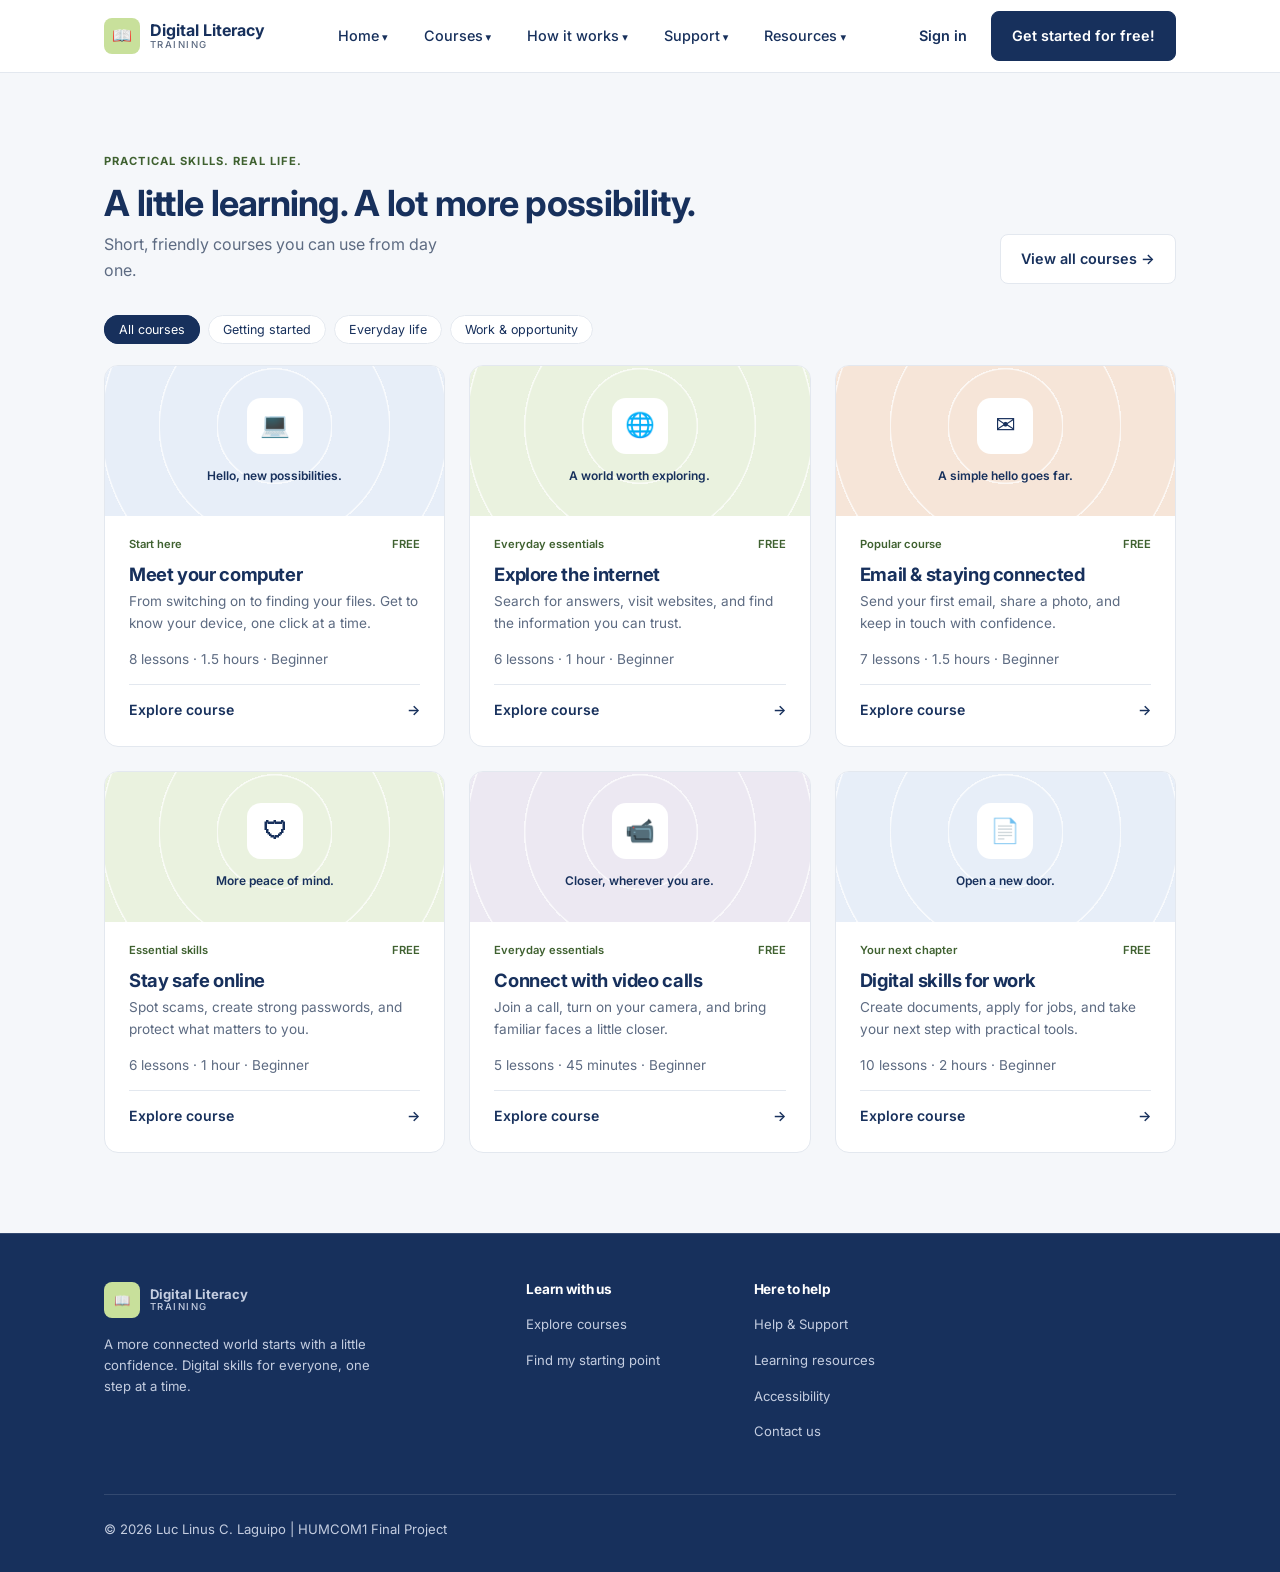
==== courses.html @ 5be53b56 "Separated collective index to separate files." ====
<!DOCTYPE html>
<html lang="en">
  <head>
    <meta charset="UTF-8">
    <meta name="viewport" content="width=device-width, initial-scale=1">
    <title>Courses | Digital Literacy Training</title>
    <link rel="preconnect" href="https://fonts.googleapis.com">
    <link rel="stylesheet" href="https://fonts.googleapis.com/css2?family=Inter:wght@400;500;600;700&amp;display=swap">
    <link rel="stylesheet" href="styles.css">
  </head>

  <body>
    <!-- Skip link for keyboard and screen-reader users -->
    <a class="skip" href="#main">Skip to main content</a>

    <!-- Header: logo, hover dropdown navigation, account links -->
    <header>
      <div class="wrap bar">
        <a class="brand" href="index.html">
          <span class="logo" aria-hidden="true">&#128214;</span>
          <span>Digital Literacy<small>TRAINING</small></span>
        </a>
        <nav aria-label="Main">
          <ul class="menu">
            <li>
              <a href="index.html" class = "Nav">Home</a>
              <ul class="sub">
                <li><a href="index.html" class="Nav">Back to Home Page</a></li>
              </ul>
            </li>
            <li>
              <a href="courses.html" class="Nav">Courses</a>
              <ul class="sub">
                <li><a href="index.html">Getting started</a></li>
                <li><a href="courses.html">Everyday life</a></li>
                <li><a href="courses.html">Work &amp; opportunity</a></li>
              </ul>
            </li>
            <li>
              <a href="start.html" class="Nav">How it works</a>
              <ul class="sub">
                <li><a href="start.html">Find your starting point</a></li>
                <li><a href="courses.html">Try a free lesson</a></li>
                <li><a href="faq.html">Celebrate your progress</a></li>
              </ul>
            </li>
            <li>
              <a href="support.html" class="Nav">Support</a>
              <ul class="sub">
                <li><a href="support.html">Help &amp; Support</a></li>
              </ul>
            </li>
            <li>
              <a href="faq.html" class="Nav">Resources</a>
              <ul class="sub">
                <li><a href="faq.html">FAQ</a></li>
                <li><a href="support.html">Accessibility</a></li>
              </ul>
            </li>
          </ul>
        </nav>
        <div class="acct">
          <a href="index.html">Sign in</a>
          <a class="btn" href="start.html">Get started for free!</a>
        </div>
      </div>
    </header>


    <!-- Main page content -->
    <main id="main">

      <!-- Course cards -->
      <section class="courses" id="courses" aria-labelledby="courses-title">
        <div class="wrap">
          <div class="head">
            <div>
              <p class="eyebrow">Practical skills. Real life.</p>
              <h2 id="courses-title">A little learning. A lot more possibility.</h2>
              <p>Short, friendly courses you can use from day one.</p>
            </div>
            <a class="btn ghost" href="courses.html">View all courses &rarr;</a>
          </div>
          <ul class="pills" aria-label="Course categories">
            <li><a class="on" href="courses.html" aria-current="true">All courses</a></li>
            <li><a href="courses.html">Getting started</a></li>
            <li><a href="courses.html">Everyday life</a></li>
            <li><a href="courses.html">Work &amp; opportunity</a></li>
          </ul>
          <div class="cards">
            <article class="card course">
              <div class="thumb c-blue">
                <span class="tile" aria-hidden="true">&#128187;</span>Hello, new possibilities.
              </div>
              <div class="body">
                <div class="meta">
                  <span>Start here</span>
                  <span>FREE</span>
                </div>
                <h3>Meet your computer</h3>
                <p>From switching on to finding your files. Get to know your device, one click at a time.</p>
                <p class="facts">8 lessons &middot; 1.5 hours &middot; Beginner</p>
                <a class="more" href="courses.html">
                  Explore course <span aria-hidden="true">&rarr;</span>
                </a>
              </div>
            </article>
            <article class="card course">
              <div class="thumb c-sage">
                <span class="tile" aria-hidden="true">&#127760;</span>A world worth exploring.
              </div>
              <div class="body">
                <div class="meta">
                  <span>Everyday essentials</span>
                  <span>FREE</span>
                </div>
                <h3>Explore the internet</h3>
                <p>Search for answers, visit websites, and find the information you can trust.</p>
                <p class="facts">6 lessons &middot; 1 hour &middot; Beginner</p>
                <a class="more" href="courses.html">
                  Explore course <span aria-hidden="true">&rarr;</span>
                </a>
              </div>
            </article>
            <article class="card course">
              <div class="thumb c-peach">
                <span class="tile" aria-hidden="true">&#9993;</span>A simple hello goes far.
              </div>
              <div class="body">
                <div class="meta">
                  <span>Popular course</span>
                  <span>FREE</span>
                </div>
                <h3>Email &amp; staying connected</h3>
                <p>Send your first email, share a photo, and keep in touch with confidence.</p>
                <p class="facts">7 lessons &middot; 1.5 hours &middot; Beginner</p>
                <a class="more" href="courses.html">
                  Explore course <span aria-hidden="true">&rarr;</span>
                </a>
              </div>
            </article>
            <article class="card course">
              <div class="thumb c-sage">
                <span class="tile" aria-hidden="true">&#128737;</span>More peace of mind.
              </div>
              <div class="body">
                <div class="meta">
                  <span>Essential skills</span>
                  <span>FREE</span>
                </div>
                <h3>Stay safe online</h3>
                <p>Spot scams, create strong passwords, and protect what matters to you.</p>
                <p class="facts">6 lessons &middot; 1 hour &middot; Beginner</p>
                <a class="more" href="courses.html">
                  Explore course <span aria-hidden="true">&rarr;</span>
                </a>
              </div>
            </article>
            <article class="card course">
              <div class="thumb c-lav">
                <span class="tile" aria-hidden="true">&#128249;</span>Closer, wherever you are.
              </div>
              <div class="body">
                <div class="meta">
                  <span>Everyday essentials</span>
                  <span>FREE</span>
                </div>
                <h3>Connect with video calls</h3>
                <p>Join a call, turn on your camera, and bring familiar faces a little closer.</p>
                <p class="facts">5 lessons &middot; 45 minutes &middot; Beginner</p>
                <a class="more" href="courses.html">
                  Explore course <span aria-hidden="true">&rarr;</span>
                </a>
              </div>
            </article>
            <article class="card course">
              <div class="thumb c-blue">
                <span class="tile" aria-hidden="true">&#128196;</span>Open a new door.
              </div>
              <div class="body">
                <div class="meta">
                  <span>Your next chapter</span>
                  <span>FREE</span>
                </div>
                <h3>Digital skills for work</h3>
                <p>Create documents, apply for jobs, and take your next step with practical tools.</p>
                <p class="facts">10 lessons &middot; 2 hours &middot; Beginner</p>
                <a class="more" href="courses.html">
                  Explore course <span aria-hidden="true">&rarr;</span>
                </a>
              </div>
            </article>
          </div>
        </div>
      </section>

    </main>

    <!-- Footer -->
    <footer>
      <div class="wrap">
        <div class="cols">
          <div class="brand-col">
            <a class="brand" href="index.html">
              <span class="logo" aria-hidden="true">&#128214;</span>
              <span>Digital Literacy<small style="color:#c4cde0">TRAINING</small></span>
            </a>
            <p style="margin:16px 0;max-width:17rem">
              A more connected world starts with a little confidence. Digital skills for everyone,
              one step at a time.
            </p>
          </div>
          <nav aria-label="Learn with us">
            <h3>Learn with us</h3>
            <ul>
              <li><a href="courses.html">Explore courses</a></li>
              <li><a href="start.html">Find my starting point</a></li>
            </ul>
          </nav>
          <nav aria-label="Here to help">
            <h3>Here to help</h3>
            <ul>
              <li><a href="support.html">Help &amp; Support</a></li>
              <li><a href="faq.html">Learning resources</a></li>
              <li><a href="support.html">Accessibility</a></li>
              <li><a href="support.html">Contact us</a></li>
            </ul>
          </nav>
        </div>
        <div class="legal">
          <p>&copy; 2026 Luc Linus C. Laguipo | HUMCOM1 Final Project</p>
        </div>
      </div>
    </footer>
  </body>
</html>
---- styles.css ----
/* ==========================================================
   Color variables
   ========================================================== */
:root {
  --navy: #17305c;
  --lime: #c8e09b;
  --cream: #f6f4ec;
  --mist: #f5f7fa;
  --green: #3f6130;
  --muted: #5d6b82;
  --line: #e3e8ef;
  --blue: #e7eef8;
  --sage: #eaf2df;
  --peach: #f6e5d8;
  --lav: #ece8f2;
}

/* ==========================================================
   Base styles
   ========================================================== */
* {
  box-sizing: border-box;
  margin: 0;
}

body {
  font-family: Inter, system-ui, -apple-system, "Segoe UI", Roboto, sans-serif;
  color: var(--navy);
  line-height: 1.6;
  background: #fff;
}

a {
  color: inherit;
  text-decoration: none;
}

ul {
  list-style: none;
  padding: 0;
}

:focus-visible {
  outline: 3px solid #2f6fed;
  outline-offset: 2px;
}

.skip {
  position: absolute;
  left: -999px;
}

.skip:focus {
  left: 8px;
  top: 8px;
  background: #fff;
  padding: 8px 12px;
  z-index: 20;
}

.wrap {
  max-width: 1120px;
  margin: 0 auto;
  padding: 0 24px;
}

section {
  padding: 80px 0;
}

h1,
h2,
h3 {
  line-height: 1.15;
  letter-spacing: -.02em;
}

h2 {
  font-size: 2.25rem;
}

p {
  color: var(--muted);
}

/* ==========================================================
   Shared components: labels, buttons, links
   ========================================================== */
.eyebrow {
  font-size: .7rem;
  font-weight: 700;
  letter-spacing: .1em;
  text-transform: uppercase;
  color: var(--green);
  margin-bottom: 12px;
}

.btn {
  display: inline-flex;
  align-items: center;
  gap: 8px;
  padding: 12px 20px;
  border-radius: 8px;
  font-weight: 600;
  font-size: .9rem;
  border: 1px solid var(--navy);
  background: var(--navy);
  color: #fff;
}

.btn.lime {
  background: var(--lime);
  border-color: var(--lime);
  color: var(--navy);
}

.btn.ghost {
  background: #fff;
  color: var(--navy);
  border-color: var(--line);
}

/* ==========================================================
   Header + hover dropdown
   ========================================================== */
header {
  background: #fff;
  border-bottom: 1px solid var(--line);
}

.bar {
  display: flex;
  align-items: center;
  justify-content: space-between;
  height: 72px;
}

.brand {
  display: flex;
  align-items: center;
  gap: 10px;
  font-weight: 700;
  line-height: 1.1;
}

.brand small {
  display: block;
  font-size: .6rem;
  letter-spacing: .15em;
  color: var(--muted);
  font-weight: 500;
}

.logo {
  width: 36px;
  height: 36px;
  border-radius: 8px;
  background: var(--lime);
  display: grid;
  place-items: center;
}

.menu {
  display: flex;
  gap: 8px;
}

.Nav:hover {
  background-color: #c8e09b;
}

.menu > li {
  position: relative;
}

.menu > li > a {
  display: block;
  padding: 24px 14px;
  font-size: .9rem;
  font-weight: 500;
}

.menu > li > a::after {
  content: " \25BE";
  font-size: .7rem;
}

.sub {
  position: absolute;
  top: 100%;
  left: 0;
  min-width: 230px;
  background: #fff;
  border: 1px solid var(--line);
  border-radius: 12px;
  padding: 8px;
  box-shadow: 0 12px 32px rgba(23, 48, 92, .14);
  opacity: 0;
  visibility: hidden;
  transform: translateY(6px);
  transition: opacity .15s, transform .15s, visibility .15s;
  z-index: 10;
}

.menu > li:hover .sub,
.menu > li:focus-within .sub {
  opacity: 1;
  visibility: visible;
  transform: none;
}

.sub a {
  display: block;
  padding: 10px 12px;
  border-radius: 8px;
  font-size: .88rem;
}

.sub a:hover,
.sub a:focus {
  background: var(--sage);
}

.acct {
  display: flex;
  align-items: center;
  gap: 24px;
  font-size: .9rem;
  font-weight: 600;
}

/* ==========================================================
   Hero
   ========================================================== */
.hero {
  background: var(--navy);
  color: #fff;
  padding: 64px 0 72px;
}

.hero .wrap {
  display: grid;
  grid-template-columns: 1fr 1fr;
  gap: 56px;
  align-items: center;
}

.hero h1 {
  font-size: 3.6rem;
  margin-bottom: 24px;
}

.hero h1 span {
  color: var(--lime);
}

.hero p {
  color: #c4cde0;
  font-size: 1.05rem;
  max-width: 30rem;
  margin-bottom: 28px;
}

.hero .eyebrow {
  color: var(--lime);
}

.actions {
  display: flex;
  gap: 24px;
  align-items: center;
  margin-bottom: 24px;
}

.hero small {
  color: #c4cde0;
  font-size: .8rem;
}

.photo {
  position: relative;
  border-radius: 20px;
  background: linear-gradient(135deg, #d9c8a2, #8fa083 60%, #5f7a66);
  overflow: hidden;
}

.hero .photo {
  aspect-ratio: 1.1;
}

.badge {
  position: absolute;
  background: #fff;
  color: var(--navy);
  border-radius: 12px;
  padding: 10px 16px;
  font-size: .8rem;
  font-weight: 600;
}

.badge small {
  display: block;
  color: var(--muted);
  font-weight: 400;
}

/* ==========================================================
   Cards
   ========================================================== */
.head {
  display: flex;
  justify-content: space-between;
  align-items: end;
  gap: 32px;
  margin-bottom: 32px;
}

.head p {
  max-width: 22rem;
}

.cards {
  display: grid;
  grid-template-columns: repeat(3, 1fr);
  gap: 24px;
}

.card {
  background: #fff;
  border: 1px solid var(--line);
  border-radius: 14px;
}

.start .card {
  padding: 28px;
}

.start .card h3 {
  font-size: 1.2rem;
  margin: 20px 0 8px;
}

.start .card .link {
  display: flex;
  justify-content: space-between;
  margin-top: 24px;
}

.ico {
  width: 48px;
  height: 48px;
  border-radius: 12px;
  display: grid;
  place-items: center;
  font-size: 1.4rem;
}

.courses {
  background: var(--mist);
}

.courses h2 {
  margin-bottom: 8px;
}

.pills {
  display: flex;
  gap: 8px;
  margin-bottom: 24px;
}

.pills a {
  padding: 6px 14px;
  border: 1px solid var(--line);
  border-radius: 99px;
  background: #fff;
  font-size: .78rem;
}

.pills a.on {
  background: var(--navy);
  color: #fff;
  border-color: var(--navy);
}

.course {
  overflow: hidden;
}

.thumb {
  height: 150px;
  display: grid;
  place-content: center;
  justify-items: center;
  gap: 12px;
  font-size: .75rem;
  font-weight: 600;
  background-image: repeating-radial-gradient(circle at 50% 40%, transparent 0 56px, rgba(255, 255, 255, .7) 57px 58px);
}

.tile {
  width: 56px;
  height: 56px;
  border-radius: 14px;
  background: #fff;
  display: grid;
  place-items: center;
  font-size: 1.5rem;
}

.c-blue {
  background-color: var(--blue);
}

.c-sage {
  background-color: var(--sage);
}

.c-peach {
  background-color: var(--peach);
}

.c-lav {
  background-color: var(--lav);
}

.body {
  padding: 20px 24px 24px;
}

.meta {
  display: flex;
  justify-content: space-between;
  font-size: .7rem;
  color: var(--green);
  font-weight: 600;
}

.body h3 {
  font-size: 1.15rem;
  margin: 10px 0 6px;
}

.body p {
  font-size: .85rem;
}

.facts {
  font-size: .75rem;
  color: var(--muted);
  margin: 14px 0;
}

.body .more {
  display: flex;
  justify-content: space-between;
  border-top: 1px solid var(--line);
  padding-top: 14px;
  font-weight: 600;
  font-size: .88rem;
}

/* ==========================================================
   Support
   ========================================================== */
.support {
  background: var(--mist);
}

.support .wrap {
  display: grid;
  grid-template-columns: 5fr 6fr;
  gap: 64px;
  align-items: center;
}

.support .photo {
  aspect-ratio: 1.2;
  background: linear-gradient(135deg, #e2c9a0, #9a7b52);
}

.support h2 {
  margin-bottom: 16px;
}

.support li {
  margin-top: 16px;
  font-weight: 600;
  font-size: .9rem;
}

.support li p {
  font-weight: 400;
  font-size: .85rem;
}

.support .btn {
  margin-top: 28px;
}

/* ==========================================================
   FAQ
   ========================================================== */
.faq .wrap {
  display: grid;
  grid-template-columns: 1fr 2fr;
  gap: 64px;
}

.faq h2 {
  margin-bottom: 16px;
}

.faq .link {
  display: inline-block;
  margin-top: 24px;
}

details {
  border-bottom: 1px solid var(--line);
  padding: 20px 0;
}

details:first-child {
  border-top: 1px solid var(--line);
}

summary {
  display: flex;
  justify-content: space-between;
  cursor: pointer;
  font-weight: 600;
  list-style: none;
}

summary::-webkit-details-marker {
  display: none;
}

summary::after {
  content: "+";
  font-weight: 400;
  font-size: 1.3rem;
  line-height: 1;
}

details[open] summary::after {
  content: "\2212";
}

details p {
  margin-top: 12px;
  font-size: .9rem;
}

/* ==========================================================
   CTA + footer
   ========================================================== */

footer {
  background: var(--navy);
  color: #fff;
  padding: 48px 0 32px;
}

footer p,
footer a {
  color: #c4cde0;
  font-size: .82rem;
}

.cols {
  display: grid;
  grid-template-columns: 2fr 1fr 1fr 1fr;
  gap: 32px;
  padding-bottom: 40px;
  border-bottom: 1px solid rgba(255, 255, 255, .12);
}

footer h3 {
  font-size: .85rem;
  margin-bottom: 14px;
}

footer li {
  margin-bottom: 10px;
}

footer .brand p {
  margin: 16px 0;
  max-width: 17rem;
}

.social {
  display: flex;
  gap: 10px;
}

.social a {
  width: 32px;
  height: 32px;
  border: 1px solid rgba(255, 255, 255, .2);
  border-radius: 50%;
  display: grid;
  place-items: center;
  font-size: .7rem;
}

.legal {
  display: flex;
  justify-content: space-between;
  padding-top: 24px;
}

.legal ul {
  display: flex;
  gap: 24px;
}

/* ==========================================================
   Respect reduced-motion settings
   ========================================================== */
@media (prefers-reduced-motion: reduce) {
  * {
    transition: none !important;
  }
}

/* ==========================================================
   Multi-page layout: keeps the footer at the bottom of short
   pages and separates it from the navy hero on the home page
   ========================================================== */
body {
  display: flex;
  flex-direction: column;
  min-height: 100vh;
}

main {
  flex: 1;
}

footer {
  border-top: 1px solid rgba(255, 255, 255, .12);
}
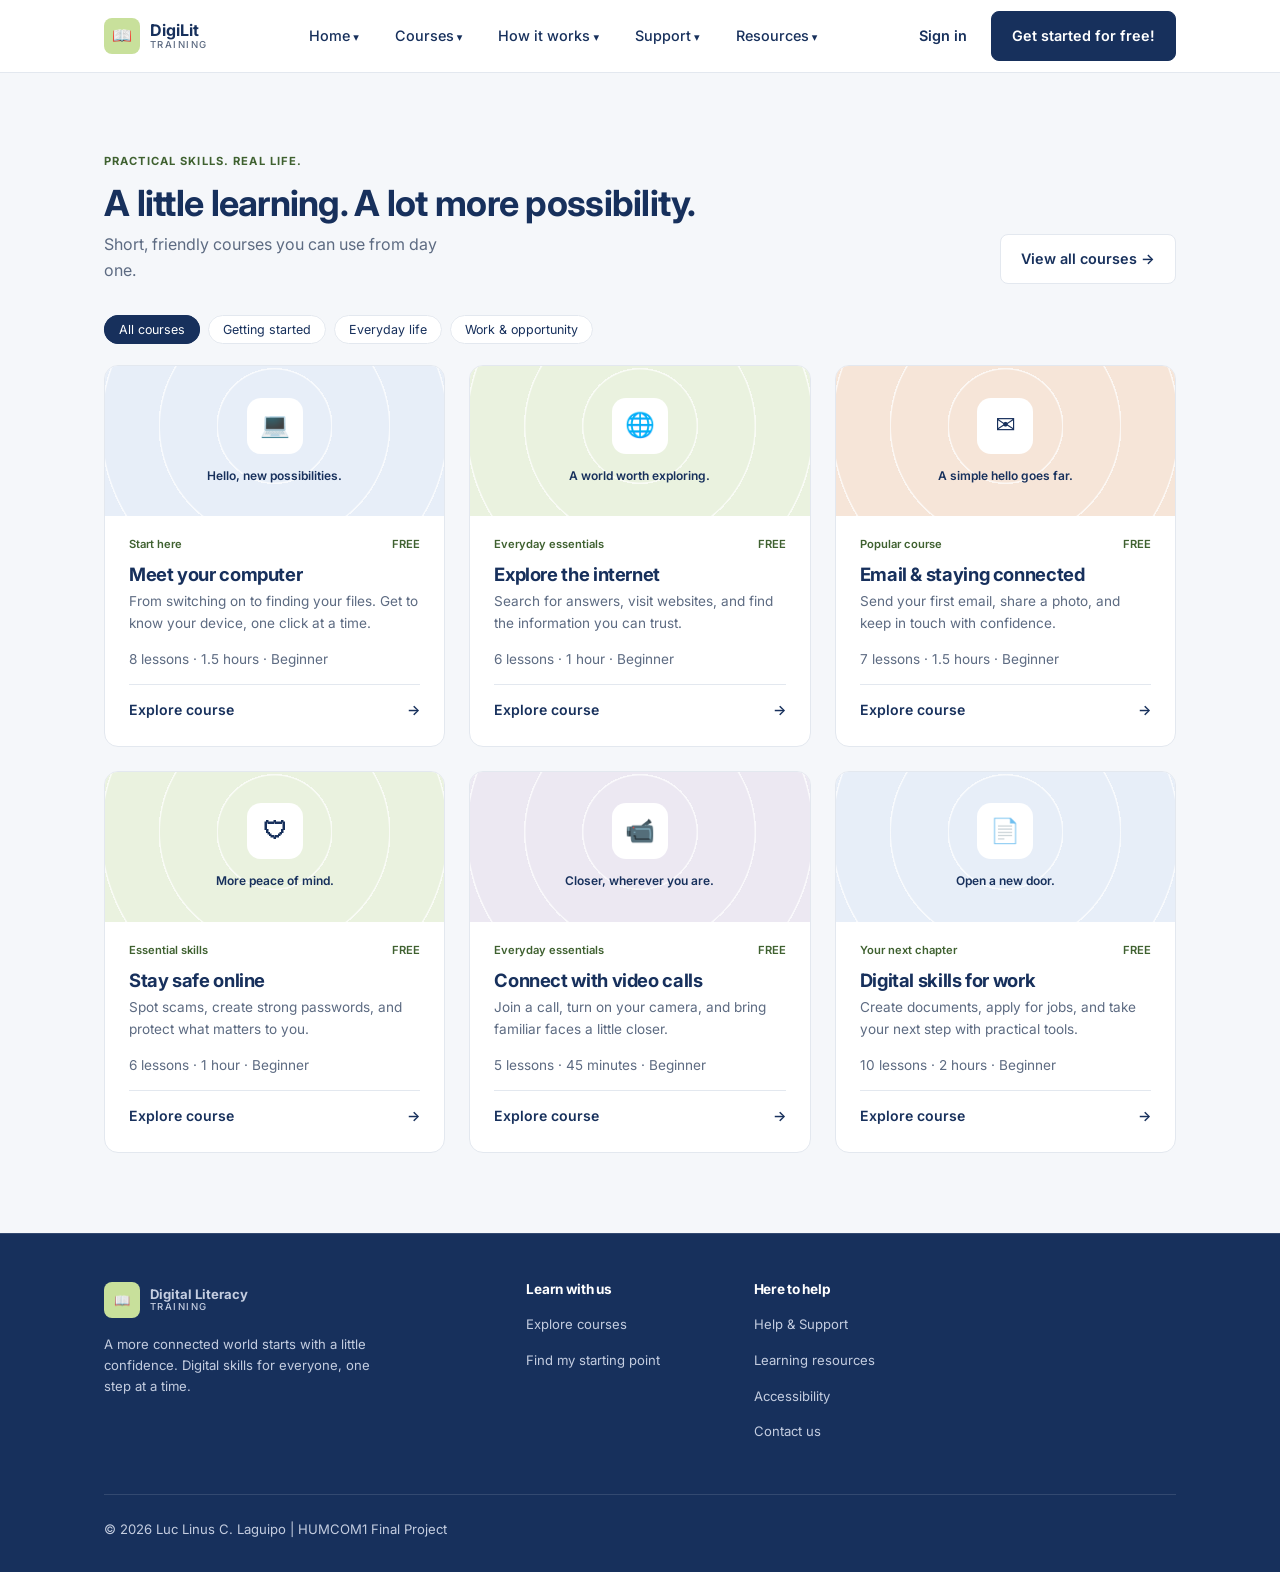
==== commit 1c74717a: "Added dummy launch pages for page links." ====
--- a/courses.html
+++ b/courses.html
@@ -3,22 +3,21 @@
   <head>
     <meta charset="UTF-8">
     <meta name="viewport" content="width=device-width, initial-scale=1">
-    <title>Courses | Digital Literacy Training</title>
+    <title>Courses | DigiLit Training</title>
     <link rel="preconnect" href="https://fonts.googleapis.com">
     <link rel="stylesheet" href="https://fonts.googleapis.com/css2?family=Inter:wght@400;500;600;700&amp;display=swap">
     <link rel="stylesheet" href="styles.css">
   </head>
 
   <body>
-    <!-- Skip link for keyboard and screen-reader users -->
     <a class="skip" href="#main">Skip to main content</a>
 
-    <!-- Header: logo, hover dropdown navigation, account links -->
+    <!-- Navigation Bar and Dropdown Links -->
     <header>
       <div class="wrap bar">
         <a class="brand" href="index.html">
           <span class="logo" aria-hidden="true">&#128214;</span>
-          <span>Digital Literacy<small>TRAINING</small></span>
+          <span>DigiLit<small>TRAINING</small></span>
         </a>
         <nav aria-label="Main">
           <ul class="menu">
@@ -31,9 +30,9 @@
             <li>
               <a href="courses.html" class="Nav">Courses</a>
               <ul class="sub">
-                <li><a href="index.html">Getting started</a></li>
-                <li><a href="courses.html">Everyday life</a></li>
-                <li><a href="courses.html">Work &amp; opportunity</a></li>
+                <li><a href="course1gettingstarted.html">Getting started</a></li>
+                <li><a href="course1everydaylife.html">Everyday life</a></li>
+                <li><a href="course1work&opp.html">Work &amp; opportunity</a></li>
               </ul>
             </li>
             <li>
@@ -60,16 +59,13 @@
           </ul>
         </nav>
         <div class="acct">
-          <a href="index.html">Sign in</a>
+          <a href="sign_in.html">Sign in</a>
           <a class="btn" href="start.html">Get started for free!</a>
         </div>
       </div>
     </header>
 
-
-    <!-- Main page content -->
     <main id="main">
-
       <!-- Course cards -->
       <section class="courses" id="courses" aria-labelledby="courses-title">
         <div class="wrap">
@@ -83,9 +79,9 @@
           </div>
           <ul class="pills" aria-label="Course categories">
             <li><a class="on" href="courses.html" aria-current="true">All courses</a></li>
-            <li><a href="courses.html">Getting started</a></li>
-            <li><a href="courses.html">Everyday life</a></li>
-            <li><a href="courses.html">Work &amp; opportunity</a></li>
+            <li><a href="course1gettingstarted.html">Getting started</a></li>
+            <li><a href="course1everydaylife.html">Everyday life</a></li>
+            <li><a href="course1work&opp.html">Work &amp; opportunity</a></li>
           </ul>
           <div class="cards">
             <article class="card course">
@@ -100,7 +96,7 @@
                 <h3>Meet your computer</h3>
                 <p>From switching on to finding your files. Get to know your device, one click at a time.</p>
                 <p class="facts">8 lessons &middot; 1.5 hours &middot; Beginner</p>
-                <a class="more" href="courses.html">
+                <a class="more" href="MeetCompu.html">
                   Explore course <span aria-hidden="true">&rarr;</span>
                 </a>
               </div>
@@ -117,7 +113,7 @@
                 <h3>Explore the internet</h3>
                 <p>Search for answers, visit websites, and find the information you can trust.</p>
                 <p class="facts">6 lessons &middot; 1 hour &middot; Beginner</p>
-                <a class="more" href="courses.html">
+                <a class="more" href="everydayessentials.html">
                   Explore course <span aria-hidden="true">&rarr;</span>
                 </a>
               </div>
@@ -134,7 +130,7 @@
                 <h3>Email &amp; staying connected</h3>
                 <p>Send your first email, share a photo, and keep in touch with confidence.</p>
                 <p class="facts">7 lessons &middot; 1.5 hours &middot; Beginner</p>
-                <a class="more" href="courses.html">
+                <a class="more" href="email.html">
                   Explore course <span aria-hidden="true">&rarr;</span>
                 </a>
               </div>
@@ -151,7 +147,7 @@
                 <h3>Stay safe online</h3>
                 <p>Spot scams, create strong passwords, and protect what matters to you.</p>
                 <p class="facts">6 lessons &middot; 1 hour &middot; Beginner</p>
-                <a class="more" href="courses.html">
+                <a class="more" href="safety.html">
                   Explore course <span aria-hidden="true">&rarr;</span>
                 </a>
               </div>
@@ -168,7 +164,7 @@
                 <h3>Connect with video calls</h3>
                 <p>Join a call, turn on your camera, and bring familiar faces a little closer.</p>
                 <p class="facts">5 lessons &middot; 45 minutes &middot; Beginner</p>
-                <a class="more" href="courses.html">
+                <a class="more" href="connect.html">
                   Explore course <span aria-hidden="true">&rarr;</span>
                 </a>
               </div>
@@ -185,7 +181,7 @@
                 <h3>Digital skills for work</h3>
                 <p>Create documents, apply for jobs, and take your next step with practical tools.</p>
                 <p class="facts">10 lessons &middot; 2 hours &middot; Beginner</p>
-                <a class="more" href="courses.html">
+                <a class="more" href="work.html">
                   Explore course <span aria-hidden="true">&rarr;</span>
                 </a>
               </div>
@@ -196,7 +192,7 @@
 
     </main>
 
-    <!-- Footer -->
+    <!-- Footer (Universal in all pages) -->
     <footer>
       <div class="wrap">
         <div class="cols">
